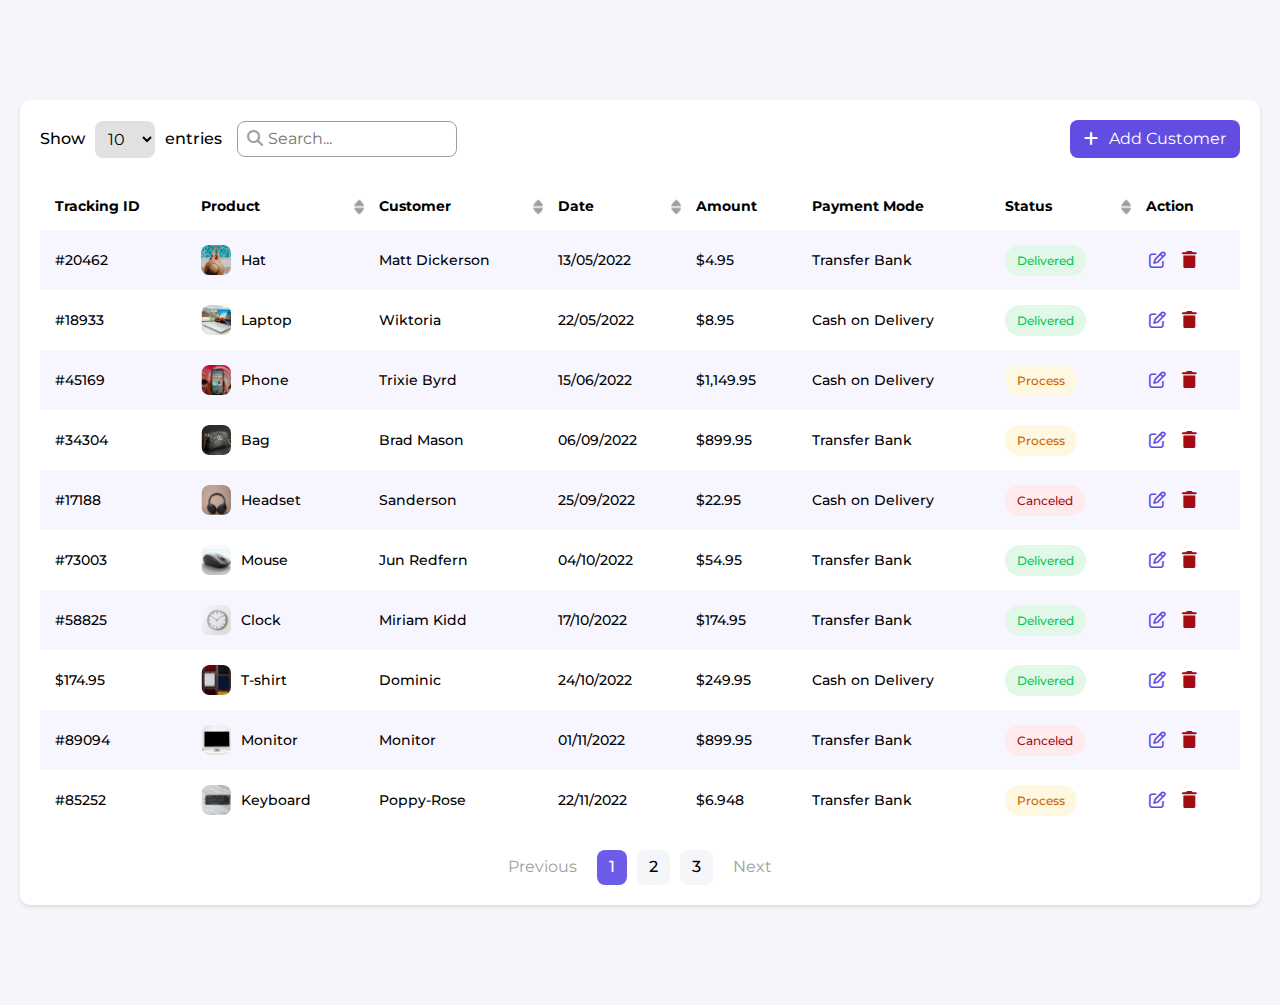
==== index.html @ d04e0489 "Done Task-2 GDGS" ====
<!DOCTYPE html>
<html lang="en">
  <head>
    <meta charset="UTF-8" />
    <meta name="viewport" content="width=device-width, initial-scale=1.0" />
    <!-- css -->
    <link rel="stylesheet" href="style.css" />
    <link rel="stylesheet" href="normalize.css" />
    <!-- Font -->
    <link rel="preconnect" href="https://fonts.googleapis.com" />
    <link rel="preconnect" href="https://fonts.gstatic.com" crossorigin />
    <link
      href="https://fonts.googleapis.com/css2?family=Montserrat:ital,wght@0,100..900;1,100..900&display=swap"
      rel="stylesheet" />
    <link
      rel="stylesheet"
      href="https://cdnjs.cloudflare.com/ajax/libs/font-awesome/6.7.2/css/all.min.css"
      integrity="sha512-Evv84Mr4kqVGRNSgIGL/F/aIDqQb7xQ2vcrdIwxfjThSH8CSR7PBEakCr51Ck+w+/U6swU2Im1vVX0SVk9ABhg=="
      crossorigin="anonymous"
      referrerpolicy="no-referrer" />
    <!-- Favicon -->
    <link rel="icon" href="pe.icon" />
    <title>Order Tracking System</title>
  </head>
  <body>
    <!-- Table-Section -->
    <section class="Table">
      <div class="container">
        <!-- Header-Table -->
        <div class="header">
          <div class="right-headr">
            <div class="entries">
              <span>Show</span>
              <select>
                <option>10</option>
                <option>20</option>
                <option>30</option>
                <option>40</option>
              </select>
              <span>entries</span>
            </div>
            <div class="search">
              <input type="search" placeholder="Search..." />
              <span class="search-icon"
                ><i class="fa-solid fa-magnifying-glass"></i
              ></span>
            </div>
          </div>
          <button class="add-customer">
            <i class="fa-solid fa-plus"></i> Add Customer
          </button>
        </div>
        <!-- Table -->
        <table>
          <thead>
            <tr>
              <th>Tracking ID</th>
              <th>Product</th>
              <th>Customer</th>
              <th>Date</th>
              <th>Amount</th>
              <th>Payment Mode</th>
              <th>Status</th>
              <th>Action</th>
            </tr>
          </thead>
          <!--  -->
          <tbody>
            <!-- 1 -->
            <tr>
              <td>#20462</td>
              <td>
                <div class="product">
                  <img src="imge/Hat.jpg" alt="Hat" />
                  <span>Hat</span>
                </div>
              </td>
              <td>Matt Dickerson</td>
              <td>13/05/2022</td>
              <td>$4.95</td>
              <td>Transfer Bank</td>
              <td><span class="status delivered">Delivered</span></td>
              <td class="actions">
                <button>
                  <i
                    class="fa-regular fa-pen-to-square"
                    style="color: rgba(98, 77, 227, 1)"></i>
                </button>
                <button>
                  <i
                    class="fa-solid fa-trash"
                    style="color: rgba(163, 13, 17, 1)"></i>
                </button>
              </td>
            </tr>
            <!-- 2 -->
            <tr>
              <td>#18933</td>
              <td>
                <div class="product">
                  <img src="imge/Laptop.png" alt="Laptop" />
                  <span>Laptop</span>
                </div>
              </td>
              <td>Wiktoria</td>
              <td>22/05/2022</td>
              <td>$8.95</td>
              <td>Cash on Delivery</td>
              <td><span class="status delivered">Delivered</span></td>
              <td class="actions">
                <button>
                  <i
                    class="fa-regular fa-pen-to-square"
                    style="color: rgba(98, 77, 227, 1)"></i>
                </button>
                <button>
                  <i
                    class="fa-solid fa-trash"
                    style="color: rgba(163, 13, 17, 1)"></i>
                </button>
              </td>
            </tr>
            <!-- 3 -->
            <tr>
              <td>#45169</td>
              <td>
                <div class="product">
                  <img src="imge/Phone.png" alt="Phone" />
                  <span>Phone</span>
                </div>
              </td>
              <td>Trixie Byrd</td>
              <td>15/06/2022</td>
              <td>$1,149.95</td>
              <td>Cash on Delivery</td>
              <td><span class="status Process">Process</span></td>
              <td class="actions">
                <button>
                  <i
                    class="fa-regular fa-pen-to-square"
                    style="color: rgba(98, 77, 227, 1)"></i>
                </button>
                <button>
                  <i
                    class="fa-solid fa-trash"
                    style="color: rgba(163, 13, 17, 1)"></i>
                </button>
              </td>
            </tr>
            <!-- 4 -->
            <tr>
              <td>#34304</td>
              <td>
                <div class="product">
                  <img src="imge/Bag.png" alt="Bag" />
                  <span>Bag</span>
                </div>
              </td>
              <td>Brad Mason</td>
              <td>06/09/2022</td>
              <td>$899.95</td>
              <td>Transfer Bank</td>
              <td><span class="status Process">Process</span></td>
              <td class="actions">
                <button>
                  <i
                    class="fa-regular fa-pen-to-square"
                    style="color: rgba(98, 77, 227, 1)"></i>
                </button>
                <button>
                  <i
                    class="fa-solid fa-trash"
                    style="color: rgba(163, 13, 17, 1)"></i>
                </button>
              </td>
            </tr>
            <!-- 5 -->
            <tr>
              <td>#17188</td>
              <td>
                <div class="product">
                  <img src="imge/Headset.png" alt="Headset" />
                  <span>Headset</span>
                </div>
              </td>
              <td>Sanderson</td>
              <td>25/09/2022</td>
              <td>$22.95</td>
              <td>Cash on Delivery</td>
              <td><span class="status Canceled">Canceled</span></td>
              <td class="actions">
                <button>
                  <i
                    class="fa-regular fa-pen-to-square"
                    style="color: rgba(98, 77, 227, 1)"></i>
                </button>
                <button>
                  <i
                    class="fa-solid fa-trash"
                    style="color: rgba(163, 13, 17, 1)"></i>
                </button>
              </td>
            </tr>
            <!-- 6 -->
            <tr>
              <td>#73003</td>
              <td>
                <div class="product">
                  <img src="imge/Mouse.png" alt="Mouse" />
                  <span>Mouse</span>
                </div>
              </td>
              <td>Jun Redfern</td>
              <td>04/10/2022</td>
              <td>$54.95</td>
              <td>Transfer Bank</td>
              <td><span class="status delivered">Delivered</span></td>
              <td class="actions">
                <button>
                  <i
                    class="fa-regular fa-pen-to-square"
                    style="color: rgba(98, 77, 227, 1)"></i>
                </button>
                <button>
                  <i
                    class="fa-solid fa-trash"
                    style="color: rgba(163, 13, 17, 1)"></i>
                </button>
              </td>
            </tr>
            <!-- 7 -->
            <tr>
              <td>#58825</td>
              <td>
                <div class="product">
                  <img src="imge/Clock.png" alt="Clock" />
                  <span>Clock</span>
                </div>
              </td>
              <td>Miriam Kidd</td>
              <td>17/10/2022</td>
              <td>$174.95</td>
              <td>Transfer Bank</td>
              <td><span class="status delivered">Delivered</span></td>
              <td class="actions">
                <button>
                  <i
                    class="fa-regular fa-pen-to-square"
                    style="color: rgba(98, 77, 227, 1)"></i>
                </button>
                <button>
                  <i
                    class="fa-solid fa-trash"
                    style="color: rgba(163, 13, 17, 1)"></i>
                </button>
              </td>
            </tr>
            <!-- 8 -->
            <tr>
              <td>$174.95</td>
              <td>
                <div class="product">
                  <img src="imge/T-shirt.png" alt="T-shirt" />
                  <span>T-shirt</span>
                </div>
              </td>
              <td>Dominic</td>
              <td>24/10/2022</td>
              <td>$249.95</td>
              <td>Cash on Delivery</td>
              <td><span class="status delivered">Delivered</span></td>
              <td class="actions">
                <button>
                  <i
                    class="fa-regular fa-pen-to-square"
                    style="color: rgba(98, 77, 227, 1)"></i>
                </button>
                <button>
                  <i
                    class="fa-solid fa-trash"
                    style="color: rgba(163, 13, 17, 1)"></i>
                </button>
              </td>
            </tr>
            <!-- 9 -->
            <tr>
              <td>#89094</td>
              <td>
                <div class="product">
                  <img src="imge/Monitor.png" alt="Monitor" />
                  <span>Monitor</span>
                </div>
              </td>
              <td>Monitor</td>
              <td>01/11/2022</td>
              <td>$899.95</td>
              <td>Transfer Bank</td>
              <td><span class="status Canceled">Canceled</span></td>
              <td class="actions">
                <button>
                  <i
                    class="fa-regular fa-pen-to-square"
                    style="color: rgba(98, 77, 227, 1)"></i>
                </button>
                <button>
                  <i
                    class="fa-solid fa-trash"
                    style="color: rgba(163, 13, 17, 1)"></i>
                </button>
              </td>
            </tr>
            <!-- 10 -->
            <tr>
              <td>#85252</td>
              <td>
                <div class="product">
                  <img src="imge/Keyboard.png" alt="Keyboard" />
                  <span>Keyboard</span>
                </div>
              </td>
              <td>Poppy-Rose</td>
              <td>22/11/2022</td>
              <td>$6.948</td>
              <td>Transfer Bank</td>
              <td><span class="status Process">Process</span></td>
              <td class="actions">
                <button>
                  <i
                    class="fa-regular fa-pen-to-square"
                    style="color: rgba(98, 77, 227, 1)"></i>
                </button>
                <button>
                  <i
                    class="fa-solid fa-trash"
                    style="color: rgba(163, 13, 17, 1)"></i>
                </button>
              </td>
            </tr>
          </tbody>
          <!--  -->
        </table>
        <!-- Pagination -->
        <div class="pagination">
          <span class="previous">Previous</span>
          <button class="active">1</button>
          <button>2</button>
          <button>3</button>
          <span class="next">Next</span>
        </div>
      </div>
    </section>
  </body>
</html>
---- style.css ----
* {
  margin: 0;
  padding: 0;
  box-sizing: border-box;
}
::-webkit-scrollbar {
  width: 10px;
  height: 10px;
}

::-webkit-scrollbar-thumb {
  background-color: #007bff;
  border-radius: 10px;
  box-shadow: inset 0 0 6px rgba(0, 0, 0, 0.3);
}

::-webkit-scrollbar-thumb:hover {
  background-color: #0056b3;
}

::-webkit-scrollbar-track {
  background-color: #f1f1f1;
  border-radius: 10px;
  box-shadow: inset 0 0 6px rgba(0, 0, 0, 0.3);
}
body {
  font-family: "Montserrat", serif;
  background-color: #f5f6fa;
}
.Table {
  padding: 100px 20px;
  display: flex;
  justify-content: center;
}
.container {
  background: white;
  border-radius: 10px;
  padding: 20px;
  box-shadow: 0 2px 4px rgba(0, 0, 0, 0.1);
  width: 100%;
  overflow-x: auto;
}
.header {
  display: flex;
  justify-content: space-between;
  align-items: center;
  margin-bottom: 25px;
  flex-wrap: wrap;
}
.right-headr {
  display: flex;
  align-items: center;
  gap: 15px;
  font-weight: 500;
}
.right-headr .entries {
  display: flex;
  align-items: center;
  gap: 10px;
}
.right-headr .entries select {
  padding: 8px 9px;
  border-radius: 8px;
  background-color: #64646431;
  border: none;
  outline: none;
  cursor: pointer;
}
.right-headr .search {
  position: relative;
}
.right-headr .search-icon {
  position: absolute;
  top: 50%;
  left: 10px;
  transform: translateY(-50%);
  color: rgba(158, 158, 158, 1);
}
.right-headr .search input {
  padding: 8px 30px;
  border: 1px solid rgba(158, 158, 158, 1);
  border-radius: 8px;
  width: 220px;
  outline: none;
}

.add-customer {
  background: rgba(98, 77, 227, 1);
  color: white;
  border: none;
  padding: 10px 14px;
  border-radius: 8px;
  cursor: pointer;
  white-space: nowrap;
  display: flex;
  align-items: center;
  gap: 10px;
  transition: all 0.1s ease-in-out;
}
.add-customer:hover {
  background: #6c5ce7;
}
/*  */
table {
  width: 100%;
  border-collapse: collapse;
  margin-bottom: 20px;
  font-weight: 500;
  font-size: 14px;
}

th,
td {
  padding: 15px;
  text-align: left;
}

th {
  color: rgba(0, 0, 0, 1);
  font-weight: 700;
  line-height: 17px;
  position: relative;
}
th:nth-child(2)::after,
th:nth-child(3)::after,
th:nth-child(4)::after,
th:nth-child(7)::after {
  content: "";
  position: absolute;
  top: 50%;
  transform: translateY(-50%);
  right: 0;
  width: 10px;
  height: 15px;
  border-radius: 50%;
  background: url(imge/Vector.svg) no-repeat center center / cover;
}
table tbody tr:nth-child(odd) {
  background-color: rgba(247, 246, 254, 1);
}
.product {
  display: flex;
  align-items: center;
  gap: 10px;
  /* white-space: nowrap; */
}
.product img {
  width: 30px;
  height: 30px;
  border-radius: 8px;
  object-fit: cover;
}
.status {
  padding: 8px 12px;
  border-radius: 15px;
  font-size: 12px;
  line-height: 15px;
  white-space: nowrap;
  /* display: inline-block; */
}
.delivered {
  background: #e1f8e9;
  color: #00c853;
}
.Process {
  background: #fff8e1;
  color: rgba(205, 98, 0, 1);
}
.Canceled {
  background: #ffebee;
  color: rgba(163, 13, 17, 1);
}
table tbody .actions {
  display: flex;
  gap: 8px;
  align-items: center;
}
table tbody .actions button {
  border: none;
  background: none;
  width: 24px;
  height: 30px;
  cursor: pointer;
  font-size: larger;
}
/*  */
.pagination {
  display: flex;
  justify-content: center;
  align-items: center;
  gap: 10px;
  flex-wrap: wrap;
}
.pagination span {
  display: inline-block;
  color: rgba(158, 158, 158, 1);
  margin: 0 10px;
  cursor: pointer;
  transition: all 0.1s ease-in-out;
}
.pagination span:hover {
  color: #6c5ce7;
}
.pagination button {
  padding: 8px 12px;
  border: none;
  background: #f5f6fa;
  border-radius: 8px;
  cursor: pointer;
  font-weight: 500;
  font-size: 16px;
  transition: all 0.2s;
}
.pagination button.active,
.pagination button:hover {
  background: #6c5ce7;
  color: white;
  border-color: #6c5ce7;
}

/* Responsive Design */
@media screen and (max-width: 768px) {
  .Table {
    padding: 10px;
  }

  .container {
    padding: 15px;
  }
  .header {
    flex-direction: column;
    gap: 25px;
  }
  .right-headr .search input {
    width: auto;
  }
  .add-customer {
    justify-content: center;
    width: 100%;
  }
  table {
    font-size: 12px;
    width: max-content;
  }
}
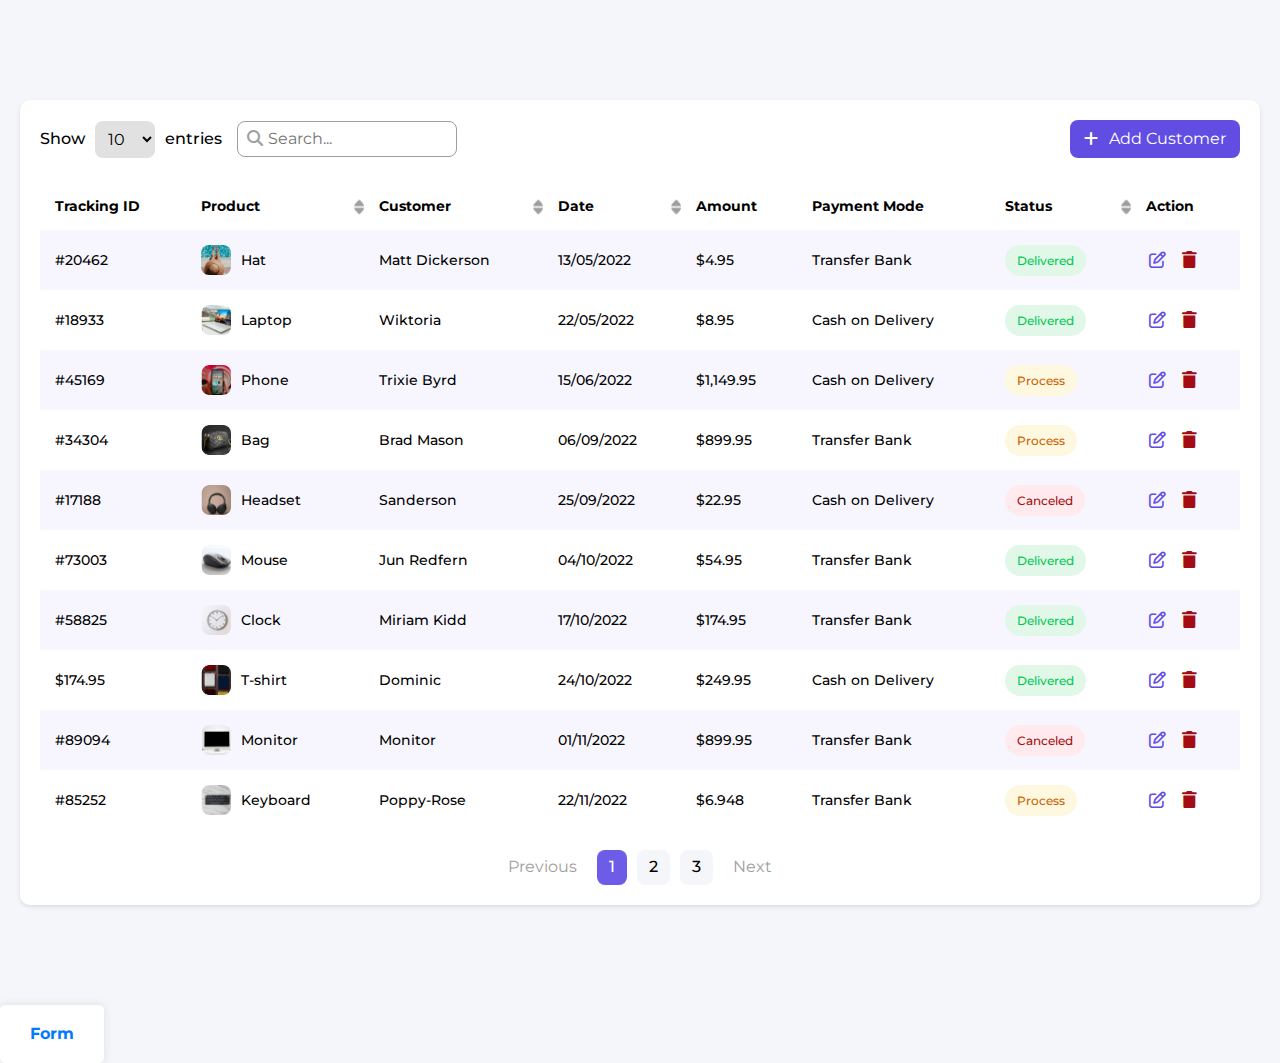
==== commit 0aa0b4d5: "Fix the connection" ====
--- a/index.html
+++ b/index.html
@@ -349,5 +349,6 @@
         </div>
       </div>
     </section>
+    <a href="Form.html" target="_blank" class="form">Form</a>
   </body>
 </html>
--- a/style.css
+++ b/style.css
@@ -243,3 +243,22 @@
     width: max-content;
   }
 }
+/*  */
+.form {
+  text-decoration: none;
+  color: #007bff;
+  font-weight: bold;
+  transition: color 0.3s ease-in-out;
+  padding: 20px 30px;
+  background-color: #fff;
+  border-radius: 5px;
+  display: inline-block;
+  box-shadow: 0 0 10px rgba(0, 0, 0, 0.1);
+  transition: all 0.3s ease-in-out;
+}
+
+.form:hover {
+  color: #fff;
+  background-color: #007bff;
+  box-shadow: 0 0 10px rgba(0, 0, 0, 0.3);
+}
